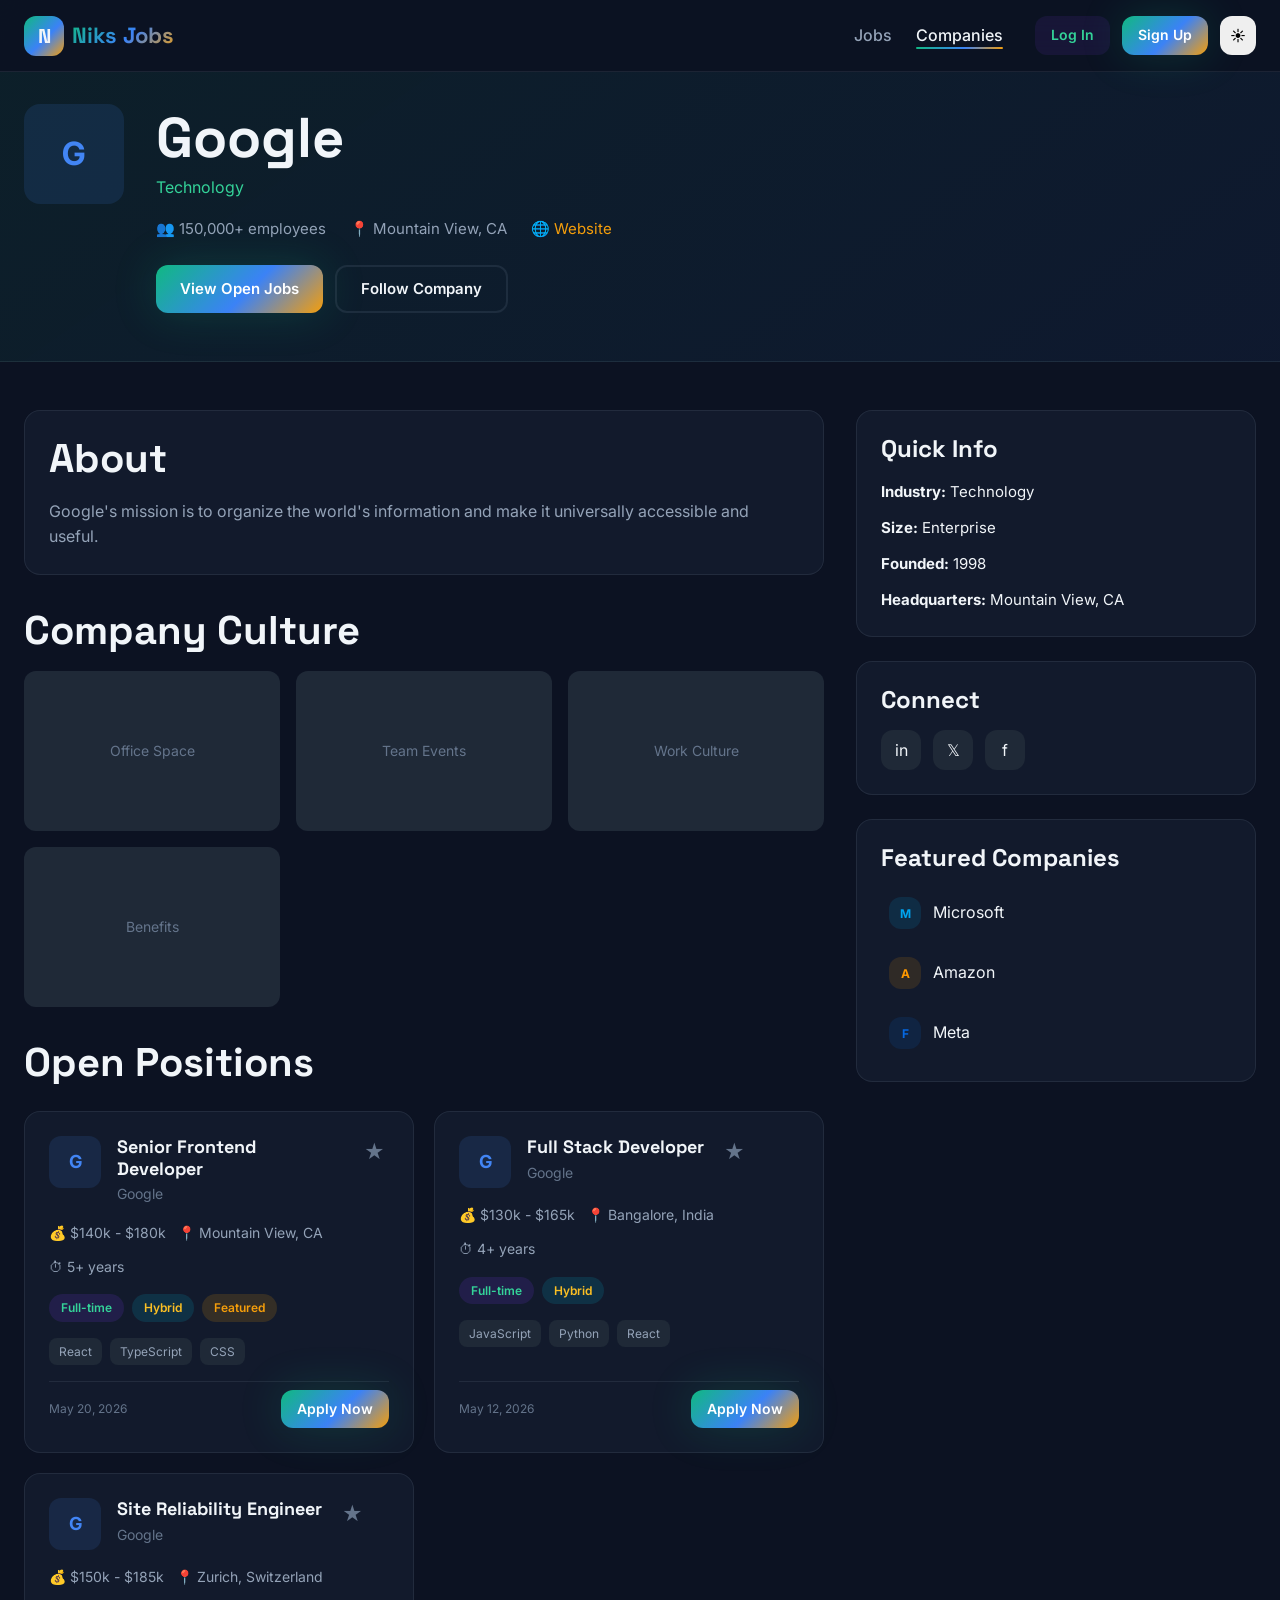
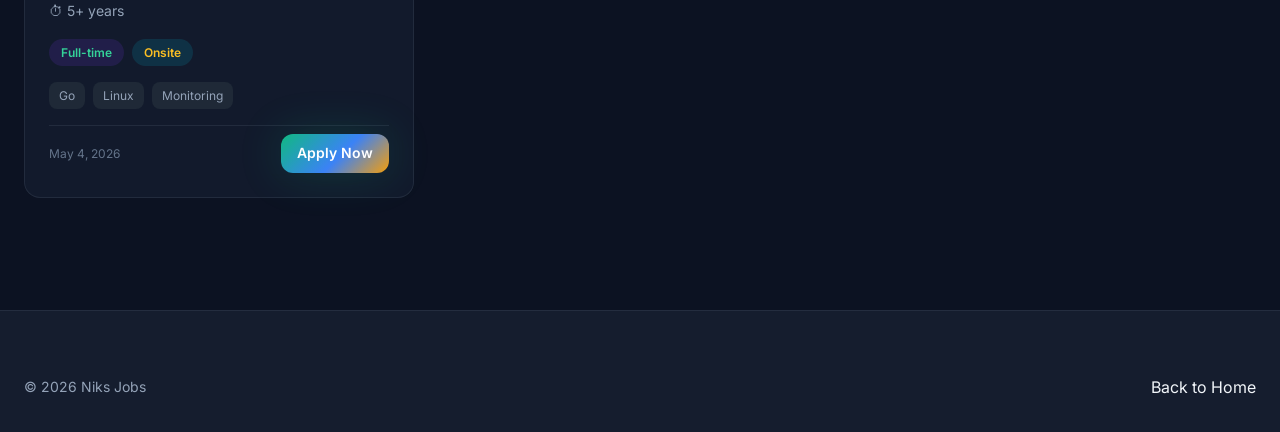
==== company.html @ 1e092dec "First commit" ====
<!DOCTYPE html>
<html lang="en" data-theme="dark">
<head>
  <meta charset="UTF-8">
  <meta name="viewport" content="width=device-width, initial-scale=1.0">
  <title>Company Profile | Niks Jobs</title>
  <link href="https://fonts.googleapis.com/css2?family=Inter:wght@400;500;600;700&family=Space+Grotesk:wght@500;600;700&display=swap" rel="stylesheet">
  <link rel="stylesheet" href="css/variables.css">
  <link rel="stylesheet" href="css/base.css">
  <link rel="stylesheet" href="css/animations.css">
  <link rel="stylesheet" href="css/components.css">
  <link rel="stylesheet" href="css/layout.css">
  <link rel="stylesheet" href="css/pages.css">
  <link rel="stylesheet" href="css/responsive.css">
</head>
<body data-page="company">
  <header class="header">
    <div class="header-inner">
      <a href="index.html" class="logo"><div class="logo-icon">N</div><span>Niks Jobs</span></a>
      <nav class="nav">
        <ul class="nav-links">
          <li><a href="jobs.html">Jobs</a></li>
          <li><a href="company.html" class="active">Companies</a></li>
        </ul>
        <div class="nav-actions">
          <button class="btn btn-icon theme-toggle" aria-label="Toggle theme">☀️</button>
        </div>
      </nav>
      <button class="menu-toggle" aria-label="Open menu">☰</button>
    </div>
  </header>

  <section class="company-hero">
    <div class="container company-hero-content reveal">
      <div class="avatar company-logo-large" id="company-logo">G</div>
      <div>
        <h1 id="company-name">Google</h1>
        <p id="company-industry" style="color:var(--primary-light);margin:0.25rem 0">Technology</p>
        <div style="display:flex;gap:1.5rem;flex-wrap:wrap;margin-top:1rem;font-size:0.9375rem;color:var(--text-secondary)">
          <span>👥 <span id="company-employees">150,000+</span> employees</span>
          <span>📍 <span id="company-location">Mountain View, CA</span></span>
          <span>🌐 <a href="#" style="color:var(--accent)">Website</a></span>
        </div>
        <div style="margin-top:1.5rem;display:flex;gap:0.75rem">
          <a href="jobs.html" class="btn btn-primary">View Open Jobs</a>
          <button class="btn btn-outline">Follow Company</button>
        </div>
      </div>
    </div>
  </section>

  <main class="container" style="padding:3rem 1.5rem">
    <div style="display:grid;grid-template-columns:2fr 1fr;gap:2rem">
      <div>
        <section class="card reveal" style="margin-bottom:2rem">
          <h2 style="margin-bottom:1rem">About</h2>
          <p id="company-about"></p>
        </section>

        <section class="reveal" style="margin-bottom:2rem">
          <h2 style="margin-bottom:1rem">Company Culture</h2>
          <div class="company-gallery">
            <div class="gallery-item">Office Space</div>
            <div class="gallery-item">Team Events</div>
            <div class="gallery-item">Work Culture</div>
            <div class="gallery-item">Benefits</div>
          </div>
        </section>

        <section class="reveal">
          <h2 style="margin-bottom:1.5rem">Open Positions</h2>
          <div class="jobs-grid grid-view" id="company-jobs"></div>
        </section>
      </div>

      <aside>
        <div class="card reveal" style="margin-bottom:1.5rem">
          <h3 style="margin-bottom:1rem">Quick Info</h3>
          <ul style="display:flex;flex-direction:column;gap:0.75rem;font-size:0.9375rem">
            <li><strong>Industry:</strong> <span id="company-industry-side">Technology</span></li>
            <li><strong>Size:</strong> <span id="company-size">Enterprise</span></li>
            <li><strong>Founded:</strong> 1998</li>
            <li><strong>Headquarters:</strong> Mountain View, CA</li>
          </ul>
        </div>
        <div class="card reveal">
          <h3 style="margin-bottom:1rem">Connect</h3>
          <div class="footer-social">
            <a href="#">in</a>
            <a href="#">𝕏</a>
            <a href="#">f</a>
          </div>
        </div>
        <div class="card reveal" style="margin-top:1.5rem">
          <h3 style="margin-bottom:1rem">Featured Companies</h3>
          <div style="display:flex;flex-direction:column;gap:0.75rem">
            <a href="company.html?id=c2" style="display:flex;align-items:center;gap:0.75rem;padding:0.5rem;border-radius:var(--radius-sm);transition:background 0.2s" onmouseover="this.style.background='var(--bg-tertiary)'" onmouseout="this.style.background='transparent'">
              <div class="avatar avatar-sm" style="background:#00A4EF20;color:#00A4EF">M</div> Microsoft
            </a>
            <a href="company.html?id=c3" style="display:flex;align-items:center;gap:0.75rem;padding:0.5rem" onmouseover="this.style.background='var(--bg-tertiary)'" onmouseout="this.style.background='transparent'">
              <div class="avatar avatar-sm" style="background:#FF990020;color:#FF9900">A</div> Amazon
            </a>
            <a href="company.html?id=c4" style="display:flex;align-items:center;gap:0.75rem;padding:0.5rem" onmouseover="this.style.background='var(--bg-tertiary)'" onmouseout="this.style.background='transparent'">
              <div class="avatar avatar-sm" style="background:#0668E120;color:#0668E1">F</div> Meta
            </a>
          </div>
        </div>
      </aside>
    </div>
  </main>

  <footer class="footer">
    <div class="container">
      <div class="footer-bottom" style="border:none;padding:0">
        <p>&copy; 2026 Niks Jobs</p>
        <a href="index.html">Back to Home</a>
      </div>
    </div>
  </footer>

  <script src="js/data.js"></script>
  <script src="js/storage.js"></script>
  <script src="js/utils.js"></script>
  <script src="js/theme.js"></script>
  <script src="js/notifications.js"></script>
  <script src="js/jobs.js"></script>
  <script src="js/auth.js"></script>
  <script src="js/app.js"></script>
</body>
</html>
---- css/variables.css ----
:root {
  --bg-primary: #0C1222;
  --bg-secondary: #151D2E;
  --bg-tertiary: #1F2937;
  --bg-card: rgba(21, 29, 46, 0.85);
  --bg-glass: rgba(12, 18, 34, 0.88);
  --primary: #10B981;
  --primary-light: #34D399;
  --primary-dark: #059669;
  --accent: #F59E0B;
  --accent-light: #FBBF24;
  --accent-secondary: #3B82F6;
  --text-primary: #F1F5F9;
  --text-secondary: #94A3B8;
  --text-muted: #64748B;
  --border: rgba(148, 163, 184, 0.12);
  --border-hover: rgba(16, 185, 129, 0.45);
  --success: #10B981;
  --warning: #F59E0B;
  --danger: #F43F5E;
  --gradient-primary: linear-gradient(135deg, #10B981 0%, #3B82F6 55%, #F59E0B 100%);
  --gradient-hero: linear-gradient(145deg, #0C1222 0%, #0F172A 40%, #134E4A 100%);
  --gradient-card: linear-gradient(145deg, rgba(16, 185, 129, 0.08), rgba(59, 130, 246, 0.06));
  --shadow-sm: 0 2px 10px rgba(0, 0, 0, 0.25);
  --shadow-md: 0 10px 30px rgba(0, 0, 0, 0.35);
  --shadow-lg: 0 20px 50px rgba(0, 0, 0, 0.45);
  --shadow-glow: 0 0 45px rgba(16, 185, 129, 0.2);
  --radius-sm: 8px;
  --radius-md: 12px;
  --radius-lg: 16px;
  --radius-xl: 24px;
  --radius-full: 9999px;
  --font-sans: 'Inter', -apple-system, BlinkMacSystemFont, 'Segoe UI', sans-serif;
  --font-display: 'Space Grotesk', var(--font-sans);
  --transition-fast: 0.15s ease;
  --transition-base: 0.3s ease;
  --transition-slow: 0.5s ease;
  --header-height: 72px;
  --sidebar-width: 260px;
  --z-dropdown: 100;
  --z-modal: 200;
  --z-toast: 300;
}

[data-theme="light"] {
  --bg-primary: #F4F7FB;
  --bg-secondary: #FFFFFF;
  --bg-tertiary: #E8EDF5;
  --bg-card: rgba(255, 255, 255, 0.92);
  --bg-glass: rgba(255, 255, 255, 0.94);
  --text-primary: #0F172A;
  --text-secondary: #475569;
  --text-muted: #94A3B8;
  --border: rgba(15, 23, 42, 0.1);
  --border-hover: rgba(16, 185, 129, 0.35);
  --gradient-hero: linear-gradient(145deg, #F4F7FB 0%, #ECFDF5 50%, #EFF6FF 100%);
  --gradient-card: linear-gradient(145deg, rgba(16, 185, 129, 0.06), rgba(59, 130, 246, 0.04));
  --shadow-sm: 0 2px 10px rgba(15, 23, 42, 0.06);
  --shadow-md: 0 10px 30px rgba(15, 23, 42, 0.08);
  --shadow-lg: 0 20px 50px rgba(15, 23, 42, 0.1);
  --shadow-glow: 0 0 40px rgba(16, 185, 129, 0.12);
}
---- css/base.css ----
*, *::before, *::after {
  box-sizing: border-box;
  margin: 0;
  padding: 0;
}

html {
  scroll-behavior: smooth;
  font-size: 16px;
}

body {
  font-family: var(--font-sans);
  background: var(--bg-primary);
  color: var(--text-primary);
  line-height: 1.6;
  overflow-x: hidden;
  transition: background var(--transition-base), color var(--transition-base);
}

img {
  max-width: 100%;
  height: auto;
  display: block;
}

a {
  color: inherit;
  text-decoration: none;
}

button, input, select, textarea {
  font-family: inherit;
  font-size: inherit;
}

ul, ol {
  list-style: none;
}

h1, h2, h3, h4, h5, h6 {
  font-family: var(--font-display);
  font-weight: 700;
  line-height: 1.2;
}

h1 { font-size: clamp(2rem, 5vw, 3.5rem); }
h2 { font-size: clamp(1.75rem, 4vw, 2.5rem); }
h3 { font-size: clamp(1.25rem, 3vw, 1.5rem); }

p { color: var(--text-secondary); }

.container {
  width: 100%;
  max-width: 1280px;
  margin: 0 auto;
  padding: 0 1.5rem;
}

.section {
  padding: 5rem 0;
}

.section-header {
  text-align: center;
  margin-bottom: 3rem;
}

.section-header h2 {
  margin-bottom: 0.75rem;
}

.section-header p {
  max-width: 600px;
  margin: 0 auto;
}

.sr-only {
  position: absolute;
  width: 1px;
  height: 1px;
  padding: 0;
  margin: -1px;
  overflow: hidden;
  clip: rect(0, 0, 0, 0);
  border: 0;
}

.skip-link {
  position: absolute;
  top: -100%;
  left: 1rem;
  z-index: 1000;
  padding: 0.5rem 1rem;
  background: var(--primary);
  color: white;
  border-radius: var(--radius-sm);
}

.skip-link:focus {
  top: 1rem;
}
---- css/animations.css ----
@keyframes float {
  0%, 100% { transform: translateY(0) rotate(0deg); }
  50% { transform: translateY(-20px) rotate(3deg); }
}

@keyframes pulse-glow {
  0%, 100% { opacity: 0.5; transform: scale(1); }
  50% { opacity: 0.8; transform: scale(1.05); }
}

@keyframes gradient-shift {
  0% { background-position: 0% 50%; }
  50% { background-position: 100% 50%; }
  100% { background-position: 0% 50%; }
}

@keyframes fadeInUp {
  from { opacity: 0; transform: translateY(30px); }
  to { opacity: 1; transform: translateY(0); }
}

@keyframes fadeIn {
  from { opacity: 0; }
  to { opacity: 1; }
}

@keyframes slideInRight {
  from { opacity: 0; transform: translateX(20px); }
  to { opacity: 1; transform: translateX(0); }
}

@keyframes shimmer {
  0% { background-position: -200% 0; }
  100% { background-position: 200% 0; }
}

@keyframes ripple {
  to { transform: scale(4); opacity: 0; }
}

@keyframes spin {
  to { transform: rotate(360deg); }
}

@keyframes bounce-in {
  0% { transform: scale(0.3); opacity: 0; }
  50% { transform: scale(1.05); }
  70% { transform: scale(0.9); }
  100% { transform: scale(1); opacity: 1; }
}

.reveal {
  opacity: 0;
  transform: translateY(40px);
  transition: opacity 0.6s ease, transform 0.6s ease;
}

.reveal.visible {
  opacity: 1;
  transform: translateY(0);
}

.skeleton {
  background: linear-gradient(90deg, var(--bg-tertiary) 25%, var(--bg-secondary) 50%, var(--bg-tertiary) 75%);
  background-size: 200% 100%;
  animation: shimmer 1.5s infinite;
  border-radius: var(--radius-md);
}

.loading-spinner {
  width: 40px;
  height: 40px;
  border: 3px solid var(--border);
  border-top-color: var(--primary);
  border-radius: 50%;
  animation: spin 0.8s linear infinite;
}
---- css/components.css ----
/* Buttons */
.btn {
  display: inline-flex;
  align-items: center;
  justify-content: center;
  gap: 0.5rem;
  padding: 0.75rem 1.5rem;
  font-weight: 600;
  font-size: 0.9375rem;
  border-radius: var(--radius-md);
  border: none;
  cursor: pointer;
  transition: all var(--transition-base);
  position: relative;
  overflow: hidden;
  white-space: nowrap;
}

.btn-primary {
  background: var(--gradient-primary);
  color: white;
  box-shadow: var(--shadow-glow);
}

.btn-primary:hover {
  transform: translateY(-2px);
  box-shadow: 0 0 50px rgba(124, 58, 237, 0.4);
}

.btn-outline {
  background: transparent;
  border: 2px solid var(--border);
  color: var(--text-primary);
}

.btn-outline:hover {
  border-color: var(--primary);
  color: var(--primary-light);
}

.btn-ghost {
  background: rgba(124, 58, 237, 0.1);
  color: var(--primary-light);
}

.btn-ghost:hover {
  background: rgba(124, 58, 237, 0.2);
}

.btn-sm { padding: 0.5rem 1rem; font-size: 0.875rem; }
.btn-lg { padding: 1rem 2rem; font-size: 1rem; }
.btn-icon { padding: 0.625rem; border-radius: var(--radius-md); }

.btn .ripple {
  position: absolute;
  border-radius: 50%;
  background: rgba(255, 255, 255, 0.4);
  transform: scale(0);
  animation: ripple 0.6s ease-out;
  pointer-events: none;
}

/* Cards */
.card {
  background: var(--bg-card);
  backdrop-filter: blur(12px);
  border: 1px solid var(--border);
  border-radius: var(--radius-lg);
  padding: 1.5rem;
  transition: all var(--transition-base);
}

.card:hover {
  border-color: var(--border-hover);
  transform: translateY(-4px);
  box-shadow: var(--shadow-md);
}

.card-glass {
  background: var(--bg-glass);
  backdrop-filter: blur(20px);
  border: 1px solid var(--border);
}

/* Badges */
.badge {
  display: inline-flex;
  align-items: center;
  padding: 0.25rem 0.75rem;
  font-size: 0.75rem;
  font-weight: 600;
  border-radius: var(--radius-full);
  background: rgba(124, 58, 237, 0.15);
  color: var(--primary-light);
}

.badge-accent { background: rgba(6, 182, 212, 0.15); color: var(--accent-light); }
.badge-success { background: rgba(16, 185, 129, 0.15); color: var(--success); }
.badge-warning { background: rgba(245, 158, 11, 0.15); color: var(--warning); }

/* Forms */
.form-group {
  margin-bottom: 1.25rem;
  position: relative;
}

.form-group label {
  display: block;
  margin-bottom: 0.5rem;
  font-size: 0.875rem;
  font-weight: 500;
  color: var(--text-secondary);
}

.form-group.floating label {
  position: absolute;
  left: 1rem;
  top: 50%;
  transform: translateY(-50%);
  margin: 0;
  transition: all var(--transition-base);
  pointer-events: none;
  color: var(--text-muted);
}

.form-group.floating input:focus + label,
.form-group.floating input:not(:placeholder-shown) + label,
.form-group.floating.has-value label {
  top: 0.5rem;
  transform: translateY(0);
  font-size: 0.75rem;
  color: var(--primary-light);
}

.form-control {
  width: 100%;
  padding: 0.875rem 1rem;
  background: var(--bg-secondary);
  border: 1px solid var(--border);
  border-radius: var(--radius-md);
  color: var(--text-primary);
  transition: all var(--transition-base);
}

.form-control:focus {
  outline: none;
  border-color: var(--primary);
  box-shadow: 0 0 0 3px rgba(124, 58, 237, 0.2);
}

.form-control::placeholder { color: var(--text-muted); }

.form-group.floating input {
  padding-top: 1.5rem;
  padding-bottom: 0.5rem;
}

.form-error {
  color: var(--danger);
  font-size: 0.75rem;
  margin-top: 0.25rem;
}

/* Tags */
.tag {
  display: inline-block;
  padding: 0.25rem 0.625rem;
  font-size: 0.75rem;
  background: var(--bg-tertiary);
  border-radius: var(--radius-sm);
  color: var(--text-secondary);
}

/* Avatar */
.avatar {
  width: 48px;
  height: 48px;
  border-radius: var(--radius-md);
  object-fit: cover;
  background: var(--gradient-primary);
  display: flex;
  align-items: center;
  justify-content: center;
  font-weight: 700;
  color: white;
  flex-shrink: 0;
}

.avatar-lg { width: 80px; height: 80px; font-size: 1.5rem; }
.avatar-sm { width: 32px; height: 32px; font-size: 0.75rem; }

/* Progress */
.progress-bar {
  height: 6px;
  background: var(--bg-tertiary);
  border-radius: var(--radius-full);
  overflow: hidden;
}

.progress-bar-fill {
  height: 100%;
  background: var(--gradient-primary);
  border-radius: var(--radius-full);
  transition: width var(--transition-slow);
}

/* Toggle */
.toggle {
  position: relative;
  width: 52px;
  height: 28px;
  background: var(--bg-tertiary);
  border-radius: var(--radius-full);
  cursor: pointer;
  transition: background var(--transition-base);
  border: none;
}

.toggle::after {
  content: '';
  position: absolute;
  top: 3px;
  left: 3px;
  width: 22px;
  height: 22px;
  background: white;
  border-radius: 50%;
  transition: transform var(--transition-base);
}

.toggle.active {
  background: var(--primary);
}

.toggle.active::after {
  transform: translateX(24px);
}

/* Modal */
.modal-overlay {
  position: fixed;
  inset: 0;
  background: rgba(0, 0, 0, 0.6);
  backdrop-filter: blur(4px);
  z-index: var(--z-modal);
  display: flex;
  align-items: center;
  justify-content: center;
  padding: 1rem;
  opacity: 0;
  visibility: hidden;
  transition: all var(--transition-base);
}

.modal-overlay.active {
  opacity: 1;
  visibility: visible;
}

.modal {
  background: var(--bg-secondary);
  border: 1px solid var(--border);
  border-radius: var(--radius-xl);
  padding: 2rem;
  max-width: 500px;
  width: 100%;
  max-height: 90vh;
  overflow-y: auto;
  transform: scale(0.9);
  transition: transform var(--transition-base);
}

.modal-overlay.active .modal {
  transform: scale(1);
}

/* Toast */
.toast-container {
  position: fixed;
  bottom: 1.5rem;
  right: 1.5rem;
  z-index: var(--z-toast);
  display: flex;
  flex-direction: column;
  gap: 0.75rem;
}

.toast {
  padding: 1rem 1.5rem;
  background: var(--bg-secondary);
  border: 1px solid var(--border);
  border-radius: var(--radius-md);
  box-shadow: var(--shadow-lg);
  animation: slideInRight 0.3s ease;
  display: flex;
  align-items: center;
  gap: 0.75rem;
}

/* Tabs */
.tabs {
  display: flex;
  gap: 0.5rem;
  border-bottom: 1px solid var(--border);
  margin-bottom: 1.5rem;
  overflow-x: auto;
}

.tab-btn {
  padding: 0.75rem 1.25rem;
  background: none;
  border: none;
  color: var(--text-secondary);
  font-weight: 500;
  cursor: pointer;
  border-bottom: 2px solid transparent;
  margin-bottom: -1px;
  transition: all var(--transition-base);
  white-space: nowrap;
}

.tab-btn:hover,
.tab-btn.active {
  color: var(--primary-light);
  border-bottom-color: var(--primary);
}

/* Empty state */
.empty-state {
  text-align: center;
  padding: 3rem;
  color: var(--text-muted);
}

.empty-state svg {
  width: 64px;
  height: 64px;
  margin: 0 auto 1rem;
  opacity: 0.5;
}

/* Reading progress */
.reading-progress {
  position: fixed;
  top: 0;
  left: 0;
  height: 3px;
  background: var(--gradient-primary);
  z-index: 1000;
  width: 0%;
  transition: width 0.1s linear;
}

/* Sticky CTA */
.sticky-apply {
  position: fixed;
  bottom: 0;
  left: 0;
  right: 0;
  padding: 1rem 1.5rem;
  background: var(--bg-glass);
  backdrop-filter: blur(20px);
  border-top: 1px solid var(--border);
  display: none;
  z-index: 90;
  gap: 1rem;
  align-items: center;
  justify-content: space-between;
}

.sticky-apply.visible {
  display: flex;
}

/* Chat & AI popups */
.floating-widgets {
  position: fixed;
  bottom: 1.5rem;
  right: 1.5rem;
  z-index: 80;
  display: flex;
  flex-direction: column;
  gap: 0.75rem;
  align-items: flex-end;
}

.widget-btn {
  width: 56px;
  height: 56px;
  border-radius: 50%;
  border: none;
  cursor: pointer;
  display: flex;
  align-items: center;
  justify-content: center;
  font-size: 1.5rem;
  box-shadow: var(--shadow-lg);
  transition: transform var(--transition-base);
}

.widget-btn:hover { transform: scale(1.1); }

.widget-btn.chat { background: var(--primary); color: white; }
.widget-btn.ai { background: var(--accent); color: white; }

.widget-panel {
  position: absolute;
  bottom: 70px;
  right: 0;
  width: 360px;
  max-height: 480px;
  background: var(--bg-secondary);
  border: 1px solid var(--border);
  border-radius: var(--radius-xl);
  box-shadow: var(--shadow-lg);
  display: none;
  flex-direction: column;
  overflow: hidden;
}

.widget-panel.active {
  display: flex;
  animation: bounce-in 0.3s ease;
}

.widget-header {
  padding: 1rem 1.25rem;
  background: var(--gradient-primary);
  color: white;
  font-weight: 600;
  display: flex;
  justify-content: space-between;
  align-items: center;
}

.widget-body {
  flex: 1;
  overflow-y: auto;
  padding: 1rem;
}

.widget-footer {
  padding: 0.75rem;
  border-top: 1px solid var(--border);
  display: flex;
  gap: 0.5rem;
}

.widget-footer input {
  flex: 1;
  padding: 0.625rem 1rem;
  border: 1px solid var(--border);
  border-radius: var(--radius-full);
  background: var(--bg-primary);
  color: var(--text-primary);
}

/* Timeline */
.timeline {
  position: relative;
  padding-left: 2rem;
}

.timeline::before {
  content: '';
  position: absolute;
  left: 7px;
  top: 0;
  bottom: 0;
  width: 2px;
  background: var(--border);
}

.timeline-item {
  position: relative;
  padding-bottom: 1.5rem;
}

.timeline-item::before {
  content: '';
  position: absolute;
  left: -2rem;
  top: 4px;
  width: 16px;
  height: 16px;
  border-radius: 50%;
  background: var(--bg-tertiary);
  border: 2px solid var(--border);
}

.timeline-item.completed::before {
  background: var(--success);
  border-color: var(--success);
}

.timeline-item.active::before {
  background: var(--primary);
  border-color: var(--primary);
  box-shadow: 0 0 0 4px rgba(124, 58, 237, 0.3);
}

/* Upload zone */
.upload-zone {
  border: 2px dashed var(--border);
  border-radius: var(--radius-lg);
  padding: 2rem;
  text-align: center;
  cursor: pointer;
  transition: all var(--transition-base);
}

.upload-zone:hover,
.upload-zone.dragover {
  border-color: var(--primary);
  background: rgba(124, 58, 237, 0.05);
}

.upload-zone input { display: none; }

/* Pagination */
.pagination {
  display: flex;
  align-items: center;
  justify-content: center;
  gap: 0.5rem;
  margin-top: 2rem;
}

.pagination button {
  min-width: 40px;
  height: 40px;
  border: 1px solid var(--border);
  background: var(--bg-secondary);
  color: var(--text-primary);
  border-radius: var(--radius-md);
  cursor: pointer;
  transition: all var(--transition-base);
}

.pagination button:hover,
.pagination button.active {
  background: var(--primary);
  border-color: var(--primary);
  color: white;
}

.pagination button:disabled {
  opacity: 0.4;
  cursor: not-allowed;
}
---- css/layout.css ----
/* Header */
.header {
  position: fixed;
  top: 0;
  left: 0;
  right: 0;
  height: var(--header-height);
  background: var(--bg-glass);
  backdrop-filter: blur(20px);
  border-bottom: 1px solid var(--border);
  z-index: 100;
  transition: all var(--transition-base);
}

.header.scrolled {
  box-shadow: var(--shadow-md);
}

.header-inner {
  display: flex;
  align-items: center;
  justify-content: space-between;
  height: 100%;
  max-width: 1280px;
  margin: 0 auto;
  padding: 0 1.5rem;
}

.logo {
  display: flex;
  align-items: center;
  gap: 0.5rem;
  font-family: var(--font-display);
  font-weight: 700;
  font-size: 1.375rem;
}

.logo-icon {
  width: 40px;
  height: 40px;
  background: var(--gradient-primary);
  border-radius: var(--radius-md);
  display: flex;
  align-items: center;
  justify-content: center;
  font-size: 1.25rem;
}

.logo span {
  background: var(--gradient-primary);
  -webkit-background-clip: text;
  -webkit-text-fill-color: transparent;
  background-clip: text;
}

.nav {
  display: flex;
  align-items: center;
  gap: 2rem;
}

.nav-links {
  display: flex;
  gap: 1.5rem;
}

.nav-links a {
  font-weight: 500;
  color: var(--text-secondary);
  transition: color var(--transition-fast);
  position: relative;
}

.nav-links a:hover,
.nav-links a.active {
  color: var(--text-primary);
}

.nav-links a.active::after {
  content: '';
  position: absolute;
  bottom: -4px;
  left: 0;
  right: 0;
  height: 2px;
  background: var(--gradient-primary);
  border-radius: var(--radius-full);
}

.nav-actions {
  display: flex;
  align-items: center;
  gap: 0.75rem;
}

/* Notifications */
.notif-wrapper {
  position: relative;
}

.notif-btn {
  position: relative;
  background: none;
  border: none;
  color: var(--text-secondary);
  cursor: pointer;
  padding: 0.5rem;
  font-size: 1.25rem;
  transition: color var(--transition-fast);
}

.notif-btn:hover { color: var(--text-primary); }

.notif-badge {
  position: absolute;
  top: 2px;
  right: 2px;
  min-width: 18px;
  height: 18px;
  padding: 0 4px;
  background: var(--danger);
  color: white;
  font-size: 0.625rem;
  font-weight: 700;
  border-radius: var(--radius-full);
  display: flex;
  align-items: center;
  justify-content: center;
  animation: bounce-in 0.3s ease;
}

.notif-dropdown {
  position: absolute;
  top: calc(100% + 0.75rem);
  right: 0;
  width: 380px;
  max-height: 480px;
  background: var(--bg-secondary);
  border: 1px solid var(--border);
  border-radius: var(--radius-lg);
  box-shadow: var(--shadow-lg);
  opacity: 0;
  visibility: hidden;
  transform: translateY(-10px);
  transition: all var(--transition-base);
  z-index: var(--z-dropdown);
  overflow: hidden;
}

.notif-dropdown.active {
  opacity: 1;
  visibility: visible;
  transform: translateY(0);
}

.notif-header {
  padding: 1rem 1.25rem;
  border-bottom: 1px solid var(--border);
  display: flex;
  justify-content: space-between;
  align-items: center;
  font-weight: 600;
}

.notif-list {
  max-height: 360px;
  overflow-y: auto;
}

.notif-item {
  display: flex;
  gap: 0.75rem;
  padding: 1rem 1.25rem;
  border-bottom: 1px solid var(--border);
  transition: background var(--transition-fast);
  cursor: pointer;
}

.notif-item:hover { background: rgba(124, 58, 237, 0.05); }
.notif-item.unread { background: rgba(124, 58, 237, 0.08); }

.notif-icon {
  width: 40px;
  height: 40px;
  border-radius: var(--radius-md);
  display: flex;
  align-items: center;
  justify-content: center;
  flex-shrink: 0;
  font-size: 1rem;
}

.notif-icon.alert { background: rgba(245, 158, 11, 0.15); }
.notif-icon.application { background: rgba(16, 185, 129, 0.15); }
.notif-icon.interview { background: rgba(124, 58, 237, 0.15); }
.notif-icon.message { background: rgba(6, 182, 212, 0.15); }

.notif-content { flex: 1; min-width: 0; }
.notif-content p { font-size: 0.875rem; color: var(--text-primary); margin-bottom: 0.25rem; }
.notif-time { font-size: 0.75rem; color: var(--text-muted); }

/* Mobile menu */
.menu-toggle {
  display: none;
  background: none;
  border: none;
  color: var(--text-primary);
  font-size: 1.5rem;
  cursor: pointer;
  padding: 0.5rem;
}

.mobile-nav {
  display: none;
  position: fixed;
  top: var(--header-height);
  left: 0;
  right: 0;
  bottom: 0;
  background: var(--bg-primary);
  padding: 2rem;
  z-index: 99;
  flex-direction: column;
  gap: 1rem;
  transform: translateX(100%);
  transition: transform var(--transition-base);
}

.mobile-nav.active {
  transform: translateX(0);
}

.mobile-nav a {
  font-size: 1.25rem;
  font-weight: 500;
  padding: 0.75rem 0;
  border-bottom: 1px solid var(--border);
}

/* Footer */
.footer {
  background: var(--bg-secondary);
  border-top: 1px solid var(--border);
  padding: 4rem 0 2rem;
  margin-top: 4rem;
}

.footer-grid {
  display: grid;
  grid-template-columns: 2fr repeat(3, 1fr);
  gap: 3rem;
  margin-bottom: 3rem;
}

.footer-brand p {
  margin: 1rem 0 1.5rem;
  max-width: 300px;
}

.footer-social {
  display: flex;
  gap: 0.75rem;
}

.footer-social a {
  width: 40px;
  height: 40px;
  border-radius: var(--radius-md);
  background: var(--bg-tertiary);
  display: flex;
  align-items: center;
  justify-content: center;
  transition: all var(--transition-base);
}

.footer-social a:hover {
  background: var(--primary);
  transform: translateY(-2px);
}

.footer-col h4 {
  font-size: 0.875rem;
  text-transform: uppercase;
  letter-spacing: 0.05em;
  margin-bottom: 1rem;
  color: var(--text-primary);
}

.footer-col ul li { margin-bottom: 0.5rem; }
.footer-col a {
  color: var(--text-secondary);
  font-size: 0.9375rem;
  transition: color var(--transition-fast);
}
.footer-col a:hover { color: var(--primary-light); }

.footer-bottom {
  padding-top: 2rem;
  border-top: 1px solid var(--border);
  display: flex;
  justify-content: space-between;
  align-items: center;
  flex-wrap: wrap;
  gap: 1rem;
}

.footer-bottom p { font-size: 0.875rem; }

/* Dashboard layout */
.dashboard-layout {
  display: flex;
  min-height: 100vh;
  padding-top: var(--header-height);
}

.sidebar {
  width: var(--sidebar-width);
  background: var(--bg-secondary);
  border-right: 1px solid var(--border);
  padding: 1.5rem;
  position: fixed;
  top: var(--header-height);
  left: 0;
  bottom: 0;
  overflow-y: auto;
  z-index: 50;
}

.sidebar-nav {
  display: flex;
  flex-direction: column;
  gap: 0.25rem;
}

.sidebar-nav a {
  display: flex;
  align-items: center;
  gap: 0.75rem;
  padding: 0.75rem 1rem;
  border-radius: var(--radius-md);
  color: var(--text-secondary);
  font-weight: 500;
  transition: all var(--transition-base);
}

.sidebar-nav a:hover,
.sidebar-nav a.active {
  background: rgba(124, 58, 237, 0.15);
  color: var(--primary-light);
}

.sidebar-nav .icon { font-size: 1.25rem; width: 24px; text-align: center; }

.dashboard-main {
  flex: 1;
  margin-left: var(--sidebar-width);
  padding: 2rem;
  min-height: calc(100vh - var(--header-height));
}

.dashboard-header {
  margin-bottom: 2rem;
}

.dashboard-header h1 {
  font-size: 1.75rem;
  margin-bottom: 0.25rem;
}

.stats-grid {
  display: grid;
  grid-template-columns: repeat(auto-fit, minmax(200px, 1fr));
  gap: 1.5rem;
  margin-bottom: 2rem;
}

.stat-card {
  padding: 1.5rem;
}

.stat-card .stat-value {
  font-size: 2rem;
  font-weight: 700;
  font-family: var(--font-display);
  background: var(--gradient-primary);
  -webkit-background-clip: text;
  -webkit-text-fill-color: transparent;
  background-clip: text;
}

.stat-card .stat-label {
  font-size: 0.875rem;
  color: var(--text-muted);
  margin-top: 0.25rem;
}

.dashboard-grid {
  display: grid;
  grid-template-columns: repeat(auto-fit, minmax(300px, 1fr));
  gap: 1.5rem;
}

/* Jobs page layout */
.jobs-layout {
  display: grid;
  grid-template-columns: 280px 1fr;
  gap: 2rem;
  padding-top: calc(var(--header-height) + 2rem);
  padding-bottom: 4rem;
  min-height: 100vh;
}

.filters-sidebar {
  position: sticky;
  top: calc(var(--header-height) + 1rem);
  height: fit-content;
}

.filter-group {
  margin-bottom: 1.5rem;
}

.filter-group h4 {
  font-size: 0.875rem;
  margin-bottom: 0.75rem;
  color: var(--text-primary);
}

.filter-options label {
  display: flex;
  align-items: center;
  gap: 0.5rem;
  padding: 0.375rem 0;
  font-size: 0.875rem;
  color: var(--text-secondary);
  cursor: pointer;
}

.filter-options input { accent-color: var(--primary); }

.jobs-toolbar {
  display: flex;
  flex-wrap: wrap;
  gap: 1rem;
  align-items: center;
  justify-content: space-between;
  margin-bottom: 1.5rem;
}

.jobs-search-bar {
  flex: 1;
  min-width: 200px;
  display: flex;
  gap: 0.5rem;
}

.jobs-search-bar input {
  flex: 1;
  padding: 0.75rem 1rem;
  background: var(--bg-secondary);
  border: 1px solid var(--border);
  border-radius: var(--radius-md);
  color: var(--text-primary);
}

.jobs-view-toggle {
  display: flex;
  border: 1px solid var(--border);
  border-radius: var(--radius-md);
  overflow: hidden;
}

.jobs-view-toggle button {
  padding: 0.5rem 0.75rem;
  background: var(--bg-secondary);
  border: none;
  color: var(--text-secondary);
  cursor: pointer;
  transition: all var(--transition-fast);
}

.jobs-view-toggle button.active {
  background: var(--primary);
  color: white;
}

.jobs-grid {
  display: grid;
  gap: 1.25rem;
}

.jobs-grid.list-view {
  grid-template-columns: 1fr;
}

.jobs-grid.grid-view {
  grid-template-columns: repeat(auto-fill, minmax(340px, 1fr));
}

/* Job card */
.job-card {
  display: flex;
  flex-direction: column;
  gap: 1rem;
}

.job-card-header {
  display: flex;
  gap: 1rem;
  align-items: flex-start;
}

.job-card .company-logo {
  width: 52px;
  height: 52px;
  border-radius: var(--radius-md);
  background: var(--bg-tertiary);
  display: flex;
  align-items: center;
  justify-content: center;
  font-weight: 700;
  font-size: 1.125rem;
  flex-shrink: 0;
}

.job-card-title {
  font-size: 1.125rem;
  margin-bottom: 0.25rem;
}

.job-card-title a:hover { color: var(--primary-light); }

.job-card-company {
  font-size: 0.875rem;
  color: var(--text-muted);
}

.job-card-meta {
  display: flex;
  flex-wrap: wrap;
  gap: 0.75rem;
  font-size: 0.875rem;
  color: var(--text-secondary);
}

.job-card-meta span {
  display: flex;
  align-items: center;
  gap: 0.25rem;
}

.job-card-tags {
  display: flex;
  flex-wrap: wrap;
  gap: 0.5rem;
}

.job-card-footer {
  display: flex;
  justify-content: space-between;
  align-items: center;
  margin-top: auto;
  padding-top: 0.5rem;
  border-top: 1px solid var(--border);
}

.job-card-actions {
  display: flex;
  gap: 0.5rem;
}

.save-btn {
  background: none;
  border: none;
  color: var(--text-muted);
  cursor: pointer;
  font-size: 1.25rem;
  padding: 0.25rem;
  transition: all var(--transition-fast);
}

.save-btn:hover,
.save-btn.saved {
  color: var(--warning);
}

.save-btn.saved { animation: bounce-in 0.3s ease; }

/* Auth layout */
.auth-page {
  min-height: 100vh;
  display: grid;
  grid-template-columns: 1fr 1fr;
}

.auth-visual {
  background: var(--gradient-hero);
  background-size: 400% 400%;
  animation: gradient-shift 15s ease infinite;
  display: flex;
  flex-direction: column;
  align-items: center;
  justify-content: center;
  padding: 3rem;
  position: relative;
  overflow: hidden;
}

.auth-visual::before {
  content: '';
  position: absolute;
  width: 400px;
  height: 400px;
  background: radial-gradient(circle, rgba(124, 58, 237, 0.3) 0%, transparent 70%);
  top: 20%;
  left: 10%;
  animation: float 8s ease-in-out infinite;
}

.auth-visual h2 {
  position: relative;
  z-index: 1;
  text-align: center;
  margin-bottom: 1rem;
}

.auth-visual p {
  position: relative;
  z-index: 1;
  text-align: center;
  max-width: 400px;
}

.auth-form-container {
  display: flex;
  align-items: center;
  justify-content: center;
  padding: 2rem;
}

.auth-form-wrapper {
  width: 100%;
  max-width: 420px;
}

.auth-form-wrapper .logo {
  margin-bottom: 2rem;
  justify-content: center;
}

.auth-form-wrapper h1 {
  font-size: 1.75rem;
  margin-bottom: 0.5rem;
}

.auth-form-wrapper > p {
  margin-bottom: 2rem;
}

.auth-divider {
  display: flex;
  align-items: center;
  gap: 1rem;
  margin: 1.5rem 0;
  color: var(--text-muted);
  font-size: 0.875rem;
}

.auth-divider::before,
.auth-divider::after {
  content: '';
  flex: 1;
  height: 1px;
  background: var(--border);
}

.social-auth {
  display: flex;
  gap: 0.75rem;
}

.social-auth button {
  flex: 1;
  padding: 0.75rem;
  border: 1px solid var(--border);
  background: var(--bg-secondary);
  border-radius: var(--radius-md);
  cursor: pointer;
  transition: all var(--transition-base);
  color: var(--text-primary);
}

.social-auth button:hover {
  border-color: var(--primary);
}

.auth-footer {
  text-align: center;
  margin-top: 1.5rem;
  font-size: 0.875rem;
  color: var(--text-secondary);
}

.auth-footer a {
  color: var(--primary-light);
  font-weight: 600;
}
---- css/pages.css ----
/* Hero */
.hero {
  min-height: 100vh;
  display: flex;
  align-items: center;
  padding-top: var(--header-height);
  position: relative;
  overflow: hidden;
}

.hero-bg {
  position: absolute;
  inset: 0;
  background: var(--gradient-hero);
  background-size: 400% 400%;
  animation: gradient-shift 20s ease infinite;
}

.hero-orb {
  position: absolute;
  border-radius: 50%;
  filter: blur(80px);
  opacity: 0.4;
  animation: float 10s ease-in-out infinite;
}

.hero-orb-1 {
  width: 500px;
  height: 500px;
  background: var(--primary);
  top: -10%;
  right: -5%;
}

.hero-orb-2 {
  width: 400px;
  height: 400px;
  background: var(--accent);
  bottom: 10%;
  left: -10%;
  animation-delay: -3s;
}

.hero-grid-pattern {
  position: absolute;
  inset: 0;
  background-image: linear-gradient(rgba(124, 58, 237, 0.03) 1px, transparent 1px),
    linear-gradient(90deg, rgba(124, 58, 237, 0.03) 1px, transparent 1px);
  background-size: 60px 60px;
}

.hero-content {
  position: relative;
  z-index: 2;
  display: grid;
  grid-template-columns: 1fr 1fr;
  gap: 4rem;
  align-items: center;
}

.hero-text h1 {
  margin-bottom: 1.5rem;
}

.hero-text h1 .highlight {
  background: var(--gradient-primary);
  -webkit-background-clip: text;
  -webkit-text-fill-color: transparent;
  background-clip: text;
}

.hero-text > p {
  font-size: 1.125rem;
  margin-bottom: 2rem;
  max-width: 520px;
}

.hero-cta {
  display: flex;
  gap: 1rem;
  flex-wrap: wrap;
  margin-bottom: 2.5rem;
}

.hero-stats-inline {
  display: flex;
  gap: 2rem;
}

.hero-stats-inline .stat strong {
  display: block;
  font-size: 1.5rem;
  font-family: var(--font-display);
  color: var(--text-primary);
}

.hero-stats-inline .stat span {
  font-size: 0.875rem;
  color: var(--text-muted);
}

.hero-visual {
  position: relative;
}

.hero-illustration {
  width: 100%;
  max-width: 500px;
  margin: 0 auto;
  aspect-ratio: 1;
  background: var(--gradient-card);
  border: 1px solid var(--border);
  border-radius: var(--radius-xl);
  display: flex;
  align-items: center;
  justify-content: center;
  position: relative;
  overflow: hidden;
}

.hero-float-card {
  position: absolute;
  background: var(--bg-glass);
  backdrop-filter: blur(12px);
  border: 1px solid var(--border);
  border-radius: var(--radius-md);
  padding: 0.75rem 1rem;
  font-size: 0.875rem;
  animation: float 6s ease-in-out infinite;
  box-shadow: var(--shadow-md);
}

.hero-float-card:nth-child(1) { top: 15%; left: -5%; animation-delay: 0s; }
.hero-float-card:nth-child(2) { top: 50%; right: -10%; animation-delay: -2s; }
.hero-float-card:nth-child(3) { bottom: 20%; left: 5%; animation-delay: -4s; }

/* Search bar */
.search-hero {
  background: var(--bg-glass);
  backdrop-filter: blur(20px);
  border: 1px solid var(--border);
  border-radius: var(--radius-xl);
  padding: 0.5rem;
  display: flex;
  flex-wrap: wrap;
  gap: 0.5rem;
  margin-top: 2rem;
  box-shadow: var(--shadow-lg);
}

.search-hero .search-field {
  flex: 1;
  min-width: 180px;
  display: flex;
  align-items: center;
  gap: 0.5rem;
  padding: 0.75rem 1rem;
  border-right: 1px solid var(--border);
}

.search-hero .search-field:last-of-type { border-right: none; }

.search-hero input,
.search-hero select {
  flex: 1;
  background: transparent;
  border: none;
  color: var(--text-primary);
  outline: none;
  min-width: 0;
}

.search-hero select { cursor: pointer; }

/* Categories */
.categories-grid {
  display: grid;
  grid-template-columns: repeat(auto-fill, minmax(160px, 1fr));
  gap: 1rem;
}

.category-card {
  text-align: center;
  padding: 1.5rem 1rem;
  cursor: pointer;
}

.category-card .icon {
  font-size: 2rem;
  margin-bottom: 0.75rem;
}

.category-card h3 {
  font-size: 1rem;
  margin-bottom: 0.25rem;
}

.category-card span {
  font-size: 0.75rem;
  color: var(--text-muted);
}

/* Companies */
.companies-scroll {
  display: flex;
  gap: 1.5rem;
  overflow-x: auto;
  padding: 0.5rem 0;
  scroll-snap-type: x mandatory;
  -webkit-overflow-scrolling: touch;
}

.companies-scroll::-webkit-scrollbar { height: 6px; }
.companies-scroll::-webkit-scrollbar-thumb {
  background: var(--bg-tertiary);
  border-radius: var(--radius-full);
}

.company-card {
  flex: 0 0 200px;
  scroll-snap-align: start;
  text-align: center;
  padding: 1.5rem;
}

.company-card .logo {
  width: 64px;
  height: 64px;
  margin: 0 auto 1rem;
  border-radius: var(--radius-md);
  font-size: 1.5rem;
}

/* Stats section */
.stats-section {
  background: var(--gradient-card);
  border-top: 1px solid var(--border);
  border-bottom: 1px solid var(--border);
}

.stats-row {
  display: grid;
  grid-template-columns: repeat(4, 1fr);
  gap: 2rem;
  text-align: center;
}

.stats-row .number {
  font-size: clamp(2rem, 4vw, 3rem);
  font-weight: 700;
  font-family: var(--font-display);
  background: var(--gradient-primary);
  -webkit-background-clip: text;
  -webkit-text-fill-color: transparent;
  background-clip: text;
}

/* Testimonials */
.testimonials-grid {
  display: grid;
  grid-template-columns: repeat(auto-fit, minmax(300px, 1fr));
  gap: 1.5rem;
}

.testimonial-card {
  position: relative;
}

.testimonial-card::before {
  content: '"';
  font-size: 4rem;
  color: var(--primary);
  opacity: 0.2;
  position: absolute;
  top: 0;
  left: 1rem;
  font-family: Georgia, serif;
}

.testimonial-author {
  display: flex;
  align-items: center;
  gap: 0.75rem;
  margin-top: 1rem;
}

/* Newsletter */
.newsletter {
  background: var(--gradient-primary);
  border-radius: var(--radius-xl);
  padding: 3rem;
  text-align: center;
  position: relative;
  overflow: hidden;
}

.newsletter h2,
.newsletter p { color: white; }

.newsletter p { opacity: 0.9; margin-bottom: 1.5rem; }

.newsletter-form {
  display: flex;
  gap: 0.5rem;
  max-width: 480px;
  margin: 0 auto;
  flex-wrap: wrap;
  justify-content: center;
}

.newsletter-form input {
  flex: 1;
  min-width: 200px;
  padding: 0.875rem 1.25rem;
  border: none;
  border-radius: var(--radius-md);
  background: rgba(255, 255, 255, 0.95);
  color: var(--bg-primary);
}

.newsletter-form .btn {
  background: var(--bg-primary);
  color: white;
}

/* Job details */
.job-detail-page {
  padding-top: calc(var(--header-height) + 2rem);
  padding-bottom: 6rem;
}

.job-detail-grid {
  display: grid;
  grid-template-columns: 1fr 360px;
  gap: 2rem;
  align-items: start;
}

.job-detail-main .card { margin-bottom: 1.5rem; }

.job-detail-header {
  display: flex;
  gap: 1.5rem;
  margin-bottom: 2rem;
}

.job-detail-header .company-logo {
  width: 80px;
  height: 80px;
  font-size: 1.75rem;
}

.job-detail-meta {
  display: flex;
  flex-wrap: wrap;
  gap: 1rem;
  margin: 1rem 0;
}

.job-description h3 {
  margin: 1.5rem 0 0.75rem;
  font-size: 1.125rem;
}

.job-description ul {
  list-style: disc;
  padding-left: 1.5rem;
  color: var(--text-secondary);
}

.job-description ul li { margin-bottom: 0.5rem; }

.skills-list {
  display: flex;
  flex-wrap: wrap;
  gap: 0.5rem;
}

.share-buttons {
  display: flex;
  gap: 0.5rem;
}

.share-buttons button {
  width: 40px;
  height: 40px;
  border-radius: var(--radius-md);
  border: 1px solid var(--border);
  background: var(--bg-secondary);
  cursor: pointer;
  transition: all var(--transition-base);
  color: var(--text-primary);
}

.share-buttons button:hover {
  border-color: var(--primary);
  color: var(--primary-light);
}

.similar-jobs .job-card { margin-bottom: 1rem; }

/* Profile page */
.profile-header {
  display: flex;
  gap: 2rem;
  align-items: flex-start;
  flex-wrap: wrap;
  margin-bottom: 2rem;
}

.profile-avatar-wrap {
  position: relative;
}

.profile-avatar-wrap .avatar-lg {
  width: 120px;
  height: 120px;
  font-size: 2.5rem;
}

.profile-edit-btn {
  position: absolute;
  bottom: 0;
  right: 0;
}

.profile-section {
  margin-bottom: 2rem;
}

.profile-section-header {
  display: flex;
  justify-content: space-between;
  align-items: center;
  margin-bottom: 1rem;
}

.experience-item,
.education-item {
  padding: 1rem 0;
  border-bottom: 1px solid var(--border);
}

.experience-item:last-child,
.education-item:last-child { border-bottom: none; }

/* Company profile */
.company-hero {
  padding-top: calc(var(--header-height) + 2rem);
  padding-bottom: 3rem;
  background: var(--gradient-card);
  border-bottom: 1px solid var(--border);
}

.company-hero-content {
  display: flex;
  gap: 2rem;
  align-items: flex-start;
}

.company-hero .company-logo-large {
  width: 100px;
  height: 100px;
  font-size: 2rem;
  border-radius: var(--radius-lg);
}

.company-gallery {
  display: grid;
  grid-template-columns: repeat(auto-fill, minmax(200px, 1fr));
  gap: 1rem;
}

.gallery-item {
  aspect-ratio: 16/10;
  background: var(--bg-tertiary);
  border-radius: var(--radius-md);
  display: flex;
  align-items: center;
  justify-content: center;
  color: var(--text-muted);
  font-size: 0.875rem;
}

/* Interview scheduler */
.scheduler-grid {
  display: grid;
  grid-template-columns: 1fr 1fr;
  gap: 1rem;
}

.time-slots {
  display: grid;
  grid-template-columns: repeat(3, 1fr);
  gap: 0.5rem;
}

.time-slot {
  padding: 0.5rem;
  text-align: center;
  border: 1px solid var(--border);
  border-radius: var(--radius-sm);
  cursor: pointer;
  font-size: 0.875rem;
  transition: all var(--transition-fast);
}

.time-slot:hover,
.time-slot.selected {
  border-color: var(--primary);
  background: rgba(124, 58, 237, 0.1);
  color: var(--primary-light);
}

/* Admin badge */
.admin-banner {
  background: rgba(124, 58, 237, 0.1);
  border: 1px solid var(--primary);
  border-radius: var(--radius-md);
  padding: 0.75rem 1rem;
  margin-bottom: 1.5rem;
  font-size: 0.875rem;
  display: flex;
  align-items: center;
  gap: 0.5rem;
}

/* Page hero (inner pages) */
.page-hero {
  padding: calc(var(--header-height) + 3rem) 0 2rem;
  background: var(--gradient-card);
  border-bottom: 1px solid var(--border);
}

.page-hero h1 { margin-bottom: 0.5rem; }

/* Recommendations strip */
.recommendations {
  margin-top: 2rem;
}

.recommendations h3 {
  margin-bottom: 1rem;
  font-size: 1.125rem;
}

.recently-viewed {
  display: flex;
  gap: 1rem;
  overflow-x: auto;
  padding-bottom: 0.5rem;
}

.recent-job-chip {
  flex: 0 0 auto;
  padding: 0.5rem 1rem;
  background: var(--bg-secondary);
  border: 1px solid var(--border);
  border-radius: var(--radius-full);
  font-size: 0.875rem;
  white-space: nowrap;
  transition: all var(--transition-fast);
}

.recent-job-chip:hover {
  border-color: var(--primary);
  color: var(--primary-light);
}

.locations-grid {
  display: grid;
  grid-template-columns: repeat(auto-fill, minmax(180px, 1fr));
  gap: 1rem;
}

.location-card {
  text-align: center;
  padding: 1.25rem 1rem;
  transition: all var(--transition-base);
}

.location-card:hover {
  border-color: var(--border-hover);
}

.location-icon {
  font-size: 2rem;
  display: block;
  margin-bottom: 0.5rem;
}

.location-card h3 {
  font-size: 1rem;
  margin-bottom: 0.25rem;
}

.location-card p {
  font-size: 0.8125rem;
  margin-bottom: 0.75rem;
}

.career-tips-grid {
  display: grid;
  grid-template-columns: repeat(auto-fill, minmax(300px, 1fr));
  gap: 1.25rem;
}

.career-tip-card {
  display: flex;
  flex-direction: column;
  gap: 0.5rem;
}

.career-tip-icon {
  font-size: 1.75rem;
}

.career-tip-card h3 {
  font-size: 1.0625rem;
}

.career-tip-card p {
  font-size: 0.875rem;
  flex: 1;
}

.career-tip-meta {
  font-size: 0.75rem;
  color: var(--primary-light);
  font-weight: 600;
}
---- css/responsive.css ----
@media (max-width: 1024px) {
  .hero-content {
    grid-template-columns: 1fr;
    text-align: center;
  }

  .hero-text > p { margin-left: auto; margin-right: auto; }
  .hero-cta { justify-content: center; }
  .hero-stats-inline { justify-content: center; }
  .hero-visual { order: -1; }
  .hero-illustration { max-width: 350px; }

  .jobs-layout {
    grid-template-columns: 1fr;
  }

  .filters-sidebar {
    position: static;
    display: none;
  }

  .filters-sidebar.mobile-open {
    display: block;
    margin-bottom: 1rem;
  }

  .job-detail-grid {
    grid-template-columns: 1fr;
  }

  .footer-grid {
    grid-template-columns: 1fr 1fr;
  }

  .stats-row {
    grid-template-columns: repeat(2, 1fr);
  }

  .auth-page {
    grid-template-columns: 1fr;
  }

  .auth-visual { display: none; }

  .dashboard-layout .sidebar {
    transform: translateX(-100%);
    transition: transform var(--transition-base);
  }

  .dashboard-layout .sidebar.open {
    transform: translateX(0);
  }

  .dashboard-main {
    margin-left: 0;
  }
}

@media (max-width: 768px) {
  .nav-links { display: none; }

  .menu-toggle { display: block; }

  .mobile-nav {
    display: flex;
  }

  .search-hero .search-field {
    border-right: none;
    border-bottom: 1px solid var(--border);
    width: 100%;
  }

  .search-hero .search-field:last-of-type { border-bottom: none; }

  .search-hero { flex-direction: column; }

  .search-hero .btn { width: 100%; }

  .footer-grid {
    grid-template-columns: 1fr;
    gap: 2rem;
  }

  .stats-row {
    grid-template-columns: 1fr;
    gap: 1.5rem;
  }

  .jobs-grid.grid-view {
    grid-template-columns: 1fr;
  }

  .jobs-toolbar {
    flex-direction: column;
    align-items: stretch;
  }

  .notif-dropdown {
    width: calc(100vw - 2rem);
    right: -1rem;
  }

  .widget-panel {
    width: calc(100vw - 2rem);
    right: -1rem;
  }

  .floating-widgets {
    bottom: 5rem;
    right: 1rem;
  }

  .company-hero-content {
    flex-direction: column;
    text-align: center;
  }

  .profile-header {
    flex-direction: column;
    align-items: center;
    text-align: center;
  }

  .scheduler-grid {
    grid-template-columns: 1fr;
  }

  .section { padding: 3rem 0; }

  .newsletter { padding: 2rem 1.5rem; }

  .newsletter-form { flex-direction: column; }

  .newsletter-form input,
  .newsletter-form .btn { width: 100%; }
}

@media (max-width: 480px) {
  .hero-cta { flex-direction: column; }
  .hero-cta .btn { width: 100%; }
  .hero-stats-inline { flex-direction: column; gap: 1rem; }
  .categories-grid { grid-template-columns: repeat(2, 1fr); }
  .stat-card .stat-value { font-size: 1.5rem; }
}
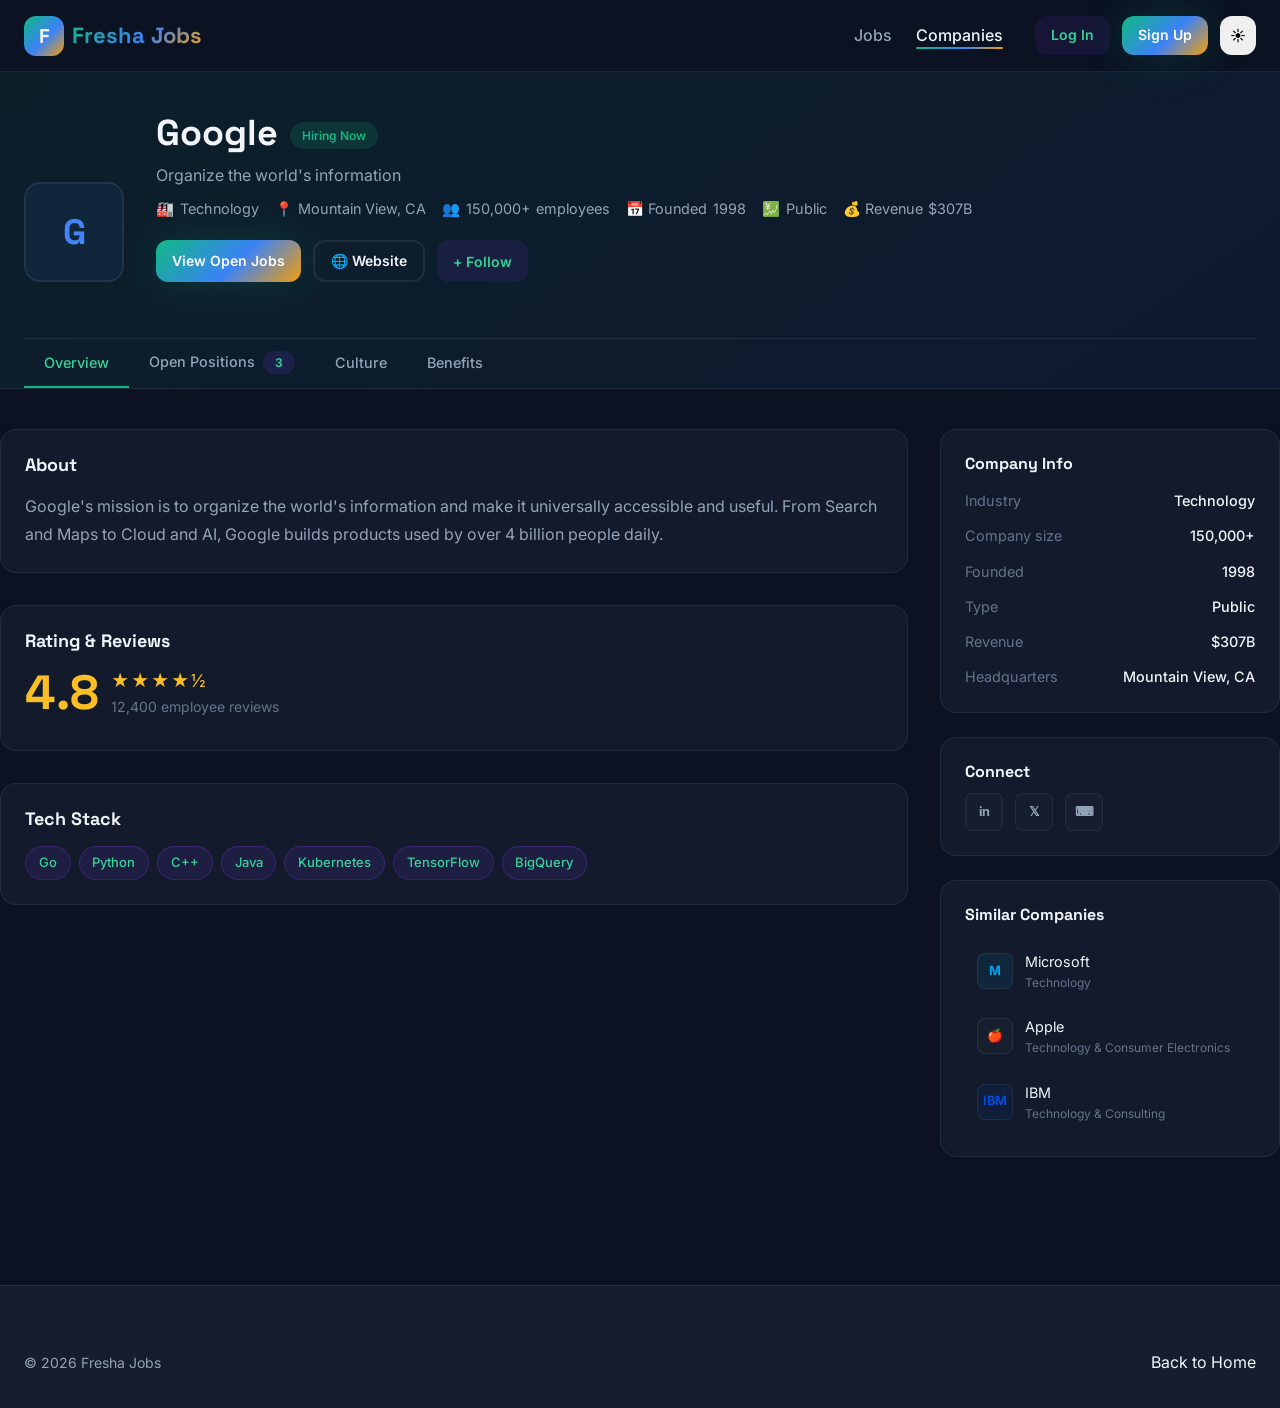
==== commit 491a4dda: "Describe your changes" ====
--- a/company.html
+++ b/company.html
@@ -1,9 +1,9 @@
-<!DOCTYPE html>
+﻿<!DOCTYPE html>
 <html lang="en" data-theme="dark">
 <head>
   <meta charset="UTF-8">
   <meta name="viewport" content="width=device-width, initial-scale=1.0">
-  <title>Company Profile | Niks Jobs</title>
+  <title>Company Profile | Fresha Jobs</title>
   <link href="https://fonts.googleapis.com/css2?family=Inter:wght@400;500;600;700&family=Space+Grotesk:wght@500;600;700&display=swap" rel="stylesheet">
   <link rel="stylesheet" href="css/variables.css">
   <link rel="stylesheet" href="css/base.css">
@@ -12,11 +12,95 @@
   <link rel="stylesheet" href="css/layout.css">
   <link rel="stylesheet" href="css/pages.css">
   <link rel="stylesheet" href="css/responsive.css">
+  <style>
+    .cp-hero {
+      padding-top: calc(var(--header-height) + 2.5rem);
+      padding-bottom: 0;
+      background: var(--gradient-card);
+      border-bottom: 1px solid var(--border);
+    }
+    .cp-hero-inner { display:flex; gap:2rem; align-items:flex-end; padding-bottom:2rem; }
+    .cp-logo-wrap {
+      width:100px; height:100px; border-radius:var(--radius-lg);
+      background:var(--bg-secondary); border:2px solid var(--border);
+      display:flex; align-items:center; justify-content:center;
+      overflow:hidden; flex-shrink:0;
+    }
+    .cp-logo-wrap img { width:100%; height:100%; object-fit:contain; padding:12px; }
+    .cp-logo-fallback { font-size:2.2rem; font-weight:700; font-family:var(--font-display); }
+    .cp-meta { flex:1; min-width:0; }
+    .cp-meta h1 { margin-bottom:0.25rem; font-size:clamp(1.5rem,3vw,2.25rem); }
+    .cp-meta-row { display:flex; flex-wrap:wrap; gap:1rem; font-size:0.9rem; color:var(--text-secondary); margin-top:0.5rem; }
+    .cp-meta-row span { display:flex; align-items:center; gap:0.35rem; }
+    .cp-tabs { display:flex; gap:0; border-top:1px solid var(--border); margin-top:1.5rem; }
+    .cp-tab {
+      padding:0.75rem 1.25rem; font-size:0.9rem; font-weight:500;
+      color:var(--text-secondary); cursor:pointer;
+      border-bottom:2px solid transparent; transition:all var(--transition-fast);
+      background:none; border-top:none; border-left:none; border-right:none;
+    }
+    .cp-tab:hover { color:var(--text-primary); }
+    .cp-tab.active { color:var(--primary-light); border-bottom-color:var(--primary); }
+    .cp-body { padding:2.5rem 0 4rem; }
+    .cp-grid { display:grid; grid-template-columns:1fr 340px; gap:2rem; align-items:start; }
+    .cp-section { margin-bottom:2rem; }
+    .cp-section h2 { font-size:1.125rem; margin-bottom:1rem; }
+    .cp-rating-bar { display:flex; align-items:center; gap:0.75rem; margin-bottom:0.5rem; }
+    .cp-rating-num { font-size:3rem; font-weight:700; font-family:var(--font-display); color:var(--accent-light); line-height:1; }
+    .cp-stars { color:var(--accent-light); font-size:1.1rem; letter-spacing:2px; }
+    .cp-reviews-count { font-size:0.875rem; color:var(--text-muted); }
+    .benefits-grid { display:grid; grid-template-columns:repeat(auto-fill,minmax(200px,1fr)); gap:0.75rem; }
+    .benefit-item {
+      display:flex; align-items:center; gap:0.6rem;
+      padding:0.65rem 0.9rem; background:var(--bg-secondary);
+      border:1px solid var(--border); border-radius:var(--radius-sm); font-size:0.875rem;
+    }
+    .benefit-item::before { content:'✓'; color:var(--primary-light); font-weight:700; flex-shrink:0; }
+    .tech-tags { display:flex; flex-wrap:wrap; gap:0.5rem; }
+    .tech-tag {
+      padding:0.35rem 0.8rem; background:rgba(124,58,237,0.12);
+      color:var(--primary-light); border:1px solid rgba(124,58,237,0.25);
+      border-radius:var(--radius-full); font-size:0.8125rem; font-weight:500;
+    }
+    .cp-info-list { display:flex; flex-direction:column; gap:0.75rem; font-size:0.9rem; list-style:none; padding:0; margin:0; }
+    .cp-info-list li { display:flex; justify-content:space-between; align-items:center; gap:1rem; }
+    .cp-info-list li span:first-child { color:var(--text-muted); flex-shrink:0; }
+    .cp-info-list li span:last-child { color:var(--text-primary); font-weight:500; text-align:right; }
+    .cp-social-links { display:flex; gap:0.75rem; }
+    .cp-social-link {
+      display:flex; align-items:center; justify-content:center;
+      width:38px; height:38px; border-radius:var(--radius-sm);
+      background:var(--bg-secondary); border:1px solid var(--border);
+      font-size:0.8rem; font-weight:700; transition:all var(--transition-fast);
+      text-decoration:none; color:var(--text-secondary);
+    }
+    .cp-social-link:hover { border-color:var(--primary); color:var(--primary-light); background:rgba(124,58,237,0.1); }
+    .cp-similar { display:flex; flex-direction:column; gap:0.25rem; }
+    .cp-similar-item {
+      display:flex; align-items:center; gap:0.75rem; padding:0.6rem 0.75rem;
+      border-radius:var(--radius-sm); transition:background var(--transition-fast);
+      text-decoration:none; color:var(--text-primary); font-size:0.9rem;
+    }
+    .cp-similar-item:hover { background:var(--bg-tertiary); }
+    .cp-similar-logo {
+      width:36px; height:36px; border-radius:var(--radius-sm);
+      background:var(--bg-secondary); border:1px solid var(--border);
+      display:flex; align-items:center; justify-content:center;
+      overflow:hidden; flex-shrink:0;
+    }
+    .cp-similar-logo img { width:100%; height:100%; object-fit:contain; padding:4px; }
+    .cp-similar-logo span { font-weight:700; font-size:0.8rem; }
+    .cp-similar-info small { display:block; color:var(--text-muted); font-size:0.75rem; }
+    @media (max-width:768px) {
+      .cp-grid { grid-template-columns:1fr; }
+      .cp-hero-inner { flex-direction:column; align-items:flex-start; }
+    }
+  </style>
 </head>
 <body data-page="company">
   <header class="header">
     <div class="header-inner">
-      <a href="index.html" class="logo"><div class="logo-icon">N</div><span>Niks Jobs</span></a>
+      <a href="index.html" class="logo"><div class="logo-icon">F</div><span>Fresha Jobs</span></a>
       <nav class="nav">
         <ul class="nav-links">
           <li><a href="jobs.html">Jobs</a></li>
@@ -30,80 +114,106 @@
     </div>
   </header>
 
-  <section class="company-hero">
-    <div class="container company-hero-content reveal">
-      <div class="avatar company-logo-large" id="company-logo">G</div>
+  <section class="cp-hero">
+    <div class="container">
+      <div class="cp-hero-inner reveal">
+        <div class="cp-logo-wrap" id="cp-logo-wrap">
+          <span class="cp-logo-fallback" id="cp-logo-fallback">G</span>
+        </div>
+        <div class="cp-meta">
+          <div style="display:flex;align-items:center;gap:0.75rem;flex-wrap:wrap">
+            <h1 id="cp-name">Google</h1>
+            <span id="cp-hiring-badge" class="badge badge-success" style="display:none">Hiring Now</span>
+          </div>
+          <p id="cp-tagline" style="color:var(--text-secondary);margin:0.25rem 0 0;font-size:1rem"></p>
+          <div class="cp-meta-row">
+            <span>🏭 <span id="cp-industry">Technology</span></span>
+            <span>📍 <span id="cp-location">Mountain View, CA</span></span>
+            <span>👥 <span id="cp-employees">150,000+</span> employees</span>
+            <span>📅 Founded <span id="cp-founded">1998</span></span>
+            <span>💹 <span id="cp-type">Public</span></span>
+            <span>💰 Revenue <span id="cp-revenue">$307B</span></span>
+          </div>
+          <div style="display:flex;gap:0.75rem;margin-top:1.25rem;flex-wrap:wrap">
+            <a href="jobs.html" class="btn btn-primary btn-sm" id="cp-jobs-btn">View Open Jobs</a>
+            <a href="#" class="btn btn-outline btn-sm" id="cp-website-link" target="_blank" rel="noopener">🌐 Website</a>
+            <button class="btn btn-ghost btn-sm" id="cp-follow-btn">+ Follow</button>
+          </div>
+        </div>
+      </div>
+      <nav class="cp-tabs" role="tablist">
+        <button class="cp-tab active" data-tab="overview" role="tab">Overview</button>
+        <button class="cp-tab" data-tab="jobs" role="tab">Open Positions <span id="cp-jobs-count" class="badge badge-sm" style="margin-left:4px"></span></button>
+        <button class="cp-tab" data-tab="culture" role="tab">Culture</button>
+        <button class="cp-tab" data-tab="benefits" role="tab">Benefits</button>
+      </nav>
+    </div>
+  </section>
+
+  <main class="container cp-body">
+    <div class="cp-grid">
       <div>
-        <h1 id="company-name">Google</h1>
-        <p id="company-industry" style="color:var(--primary-light);margin:0.25rem 0">Technology</p>
-        <div style="display:flex;gap:1.5rem;flex-wrap:wrap;margin-top:1rem;font-size:0.9375rem;color:var(--text-secondary)">
-          <span>👥 <span id="company-employees">150,000+</span> employees</span>
-          <span>📍 <span id="company-location">Mountain View, CA</span></span>
-          <span>🌐 <a href="#" style="color:var(--accent)">Website</a></span>
-        </div>
-        <div style="margin-top:1.5rem;display:flex;gap:0.75rem">
-          <a href="jobs.html" class="btn btn-primary">View Open Jobs</a>
-          <button class="btn btn-outline">Follow Company</button>
-        </div>
-      </div>
-    </div>
-  </section>
-
-  <main class="container" style="padding:3rem 1.5rem">
-    <div style="display:grid;grid-template-columns:2fr 1fr;gap:2rem">
-      <div>
-        <section class="card reveal" style="margin-bottom:2rem">
-          <h2 style="margin-bottom:1rem">About</h2>
-          <p id="company-about"></p>
-        </section>
-
-        <section class="reveal" style="margin-bottom:2rem">
-          <h2 style="margin-bottom:1rem">Company Culture</h2>
-          <div class="company-gallery">
-            <div class="gallery-item">Office Space</div>
-            <div class="gallery-item">Team Events</div>
-            <div class="gallery-item">Work Culture</div>
-            <div class="gallery-item">Benefits</div>
-          </div>
-        </section>
-
-        <section class="reveal">
-          <h2 style="margin-bottom:1.5rem">Open Positions</h2>
-          <div class="jobs-grid grid-view" id="company-jobs"></div>
-        </section>
+        <div class="cp-tab-panel" id="tab-overview">
+          <section class="card cp-section reveal">
+            <h2>About</h2>
+            <p id="cp-about" style="line-height:1.75;color:var(--text-secondary)"></p>
+          </section>
+          <section class="card cp-section reveal">
+            <h2>Rating &amp; Reviews</h2>
+            <div class="cp-rating-bar">
+              <span class="cp-rating-num" id="cp-rating">4.8</span>
+              <div>
+                <div class="cp-stars" id="cp-stars">★★★★★</div>
+                <div class="cp-reviews-count"><span id="cp-reviews">12,400</span> employee reviews</div>
+              </div>
+            </div>
+          </section>
+          <section class="card cp-section reveal">
+            <h2>Tech Stack</h2>
+            <div class="tech-tags" id="cp-tech-stack"></div>
+          </section>
+        </div>
+
+        <div class="cp-tab-panel" id="tab-jobs" style="display:none">
+          <section class="cp-section reveal">
+            <div class="jobs-grid grid-view" id="cp-jobs-list"></div>
+          </section>
+        </div>
+
+        <div class="cp-tab-panel" id="tab-culture" style="display:none">
+          <section class="card cp-section reveal">
+            <h2>Culture &amp; Values</h2>
+            <p id="cp-culture" style="line-height:1.75;color:var(--text-secondary)"></p>
+          </section>
+        </div>
+
+        <div class="cp-tab-panel" id="tab-benefits" style="display:none">
+          <section class="card cp-section reveal">
+            <h2>Benefits &amp; Perks</h2>
+            <div class="benefits-grid" id="cp-benefits"></div>
+          </section>
+        </div>
       </div>
 
       <aside>
         <div class="card reveal" style="margin-bottom:1.5rem">
-          <h3 style="margin-bottom:1rem">Quick Info</h3>
-          <ul style="display:flex;flex-direction:column;gap:0.75rem;font-size:0.9375rem">
-            <li><strong>Industry:</strong> <span id="company-industry-side">Technology</span></li>
-            <li><strong>Size:</strong> <span id="company-size">Enterprise</span></li>
-            <li><strong>Founded:</strong> 1998</li>
-            <li><strong>Headquarters:</strong> Mountain View, CA</li>
+          <h3 style="margin-bottom:1rem;font-size:1rem">Company Info</h3>
+          <ul class="cp-info-list">
+            <li><span>Industry</span><span id="si-industry">—</span></li>
+            <li><span>Company size</span><span id="si-size">—</span></li>
+            <li><span>Founded</span><span id="si-founded">—</span></li>
+            <li><span>Type</span><span id="si-type">—</span></li>
+            <li><span>Revenue</span><span id="si-revenue">—</span></li>
+            <li><span>Headquarters</span><span id="si-location">—</span></li>
           </ul>
         </div>
+        <div class="card reveal" style="margin-bottom:1.5rem">
+          <h3 style="margin-bottom:0.75rem;font-size:1rem">Connect</h3>
+          <div class="cp-social-links" id="cp-social-links"></div>
+        </div>
         <div class="card reveal">
-          <h3 style="margin-bottom:1rem">Connect</h3>
-          <div class="footer-social">
-            <a href="#">in</a>
-            <a href="#">𝕏</a>
-            <a href="#">f</a>
-          </div>
-        </div>
-        <div class="card reveal" style="margin-top:1.5rem">
-          <h3 style="margin-bottom:1rem">Featured Companies</h3>
-          <div style="display:flex;flex-direction:column;gap:0.75rem">
-            <a href="company.html?id=c2" style="display:flex;align-items:center;gap:0.75rem;padding:0.5rem;border-radius:var(--radius-sm);transition:background 0.2s" onmouseover="this.style.background='var(--bg-tertiary)'" onmouseout="this.style.background='transparent'">
-              <div class="avatar avatar-sm" style="background:#00A4EF20;color:#00A4EF">M</div> Microsoft
-            </a>
-            <a href="company.html?id=c3" style="display:flex;align-items:center;gap:0.75rem;padding:0.5rem" onmouseover="this.style.background='var(--bg-tertiary)'" onmouseout="this.style.background='transparent'">
-              <div class="avatar avatar-sm" style="background:#FF990020;color:#FF9900">A</div> Amazon
-            </a>
-            <a href="company.html?id=c4" style="display:flex;align-items:center;gap:0.75rem;padding:0.5rem" onmouseover="this.style.background='var(--bg-tertiary)'" onmouseout="this.style.background='transparent'">
-              <div class="avatar avatar-sm" style="background:#0668E120;color:#0668E1">F</div> Meta
-            </a>
-          </div>
+          <h3 style="margin-bottom:1rem;font-size:1rem">Similar Companies</h3>
+          <div class="cp-similar" id="cp-similar"></div>
         </div>
       </aside>
     </div>
@@ -112,7 +222,7 @@
   <footer class="footer">
     <div class="container">
       <div class="footer-bottom" style="border:none;padding:0">
-        <p>&copy; 2026 Niks Jobs</p>
+        <p>&copy; 2026 Fresha Jobs</p>
         <a href="index.html">Back to Home</a>
       </div>
     </div>
--- a/css/animations.css
+++ b/css/animations.css
@@ -60,6 +60,24 @@
   transform: translateY(0);
 }
 
+/* Home section grids: show content once JS renders (prevents invisible cards) */
+#categories-grid .reveal,
+#featured-companies .reveal,
+#locations-grid .reveal,
+#latest-jobs .reveal,
+#career-tips-grid .reveal,
+#testimonials-grid .reveal,
+#jobs-container .reveal {
+  opacity: 1;
+  transform: none;
+}
+
+#categories-grid:not(:empty),
+#featured-companies:not(:empty),
+#locations-grid:not(:empty) {
+  min-height: 120px;
+}
+
 .skeleton {
   background: linear-gradient(90deg, var(--bg-tertiary) 25%, var(--bg-secondary) 50%, var(--bg-tertiary) 75%);
   background-size: 200% 100%;
--- a/css/pages.css
+++ b/css/pages.css
@@ -175,29 +175,76 @@
 /* Categories */
 .categories-grid {
   display: grid;
-  grid-template-columns: repeat(auto-fill, minmax(160px, 1fr));
-  gap: 1rem;
+  grid-template-columns: repeat(auto-fill, minmax(220px, 1fr));
+  gap: 1.25rem;
 }
 
 .category-card {
-  text-align: center;
-  padding: 1.5rem 1rem;
+  text-align: left;
+  padding: 1.25rem;
   cursor: pointer;
+  position: relative;
+  min-height: 200px;
+  display: flex;
+  flex-direction: column;
+}
+
+.category-trending {
+  position: absolute;
+  top: 0.75rem;
+  right: 0.75rem;
+  font-size: 0.625rem;
+  font-weight: 700;
+  text-transform: uppercase;
+  letter-spacing: 0.04em;
+  padding: 0.2rem 0.5rem;
+  background: rgba(245, 158, 11, 0.2);
+  color: var(--accent-light);
+  border-radius: var(--radius-full);
 }
 
 .category-card .icon {
   font-size: 2rem;
+  margin-bottom: 0.5rem;
+}
+
+.category-card h3 {
+  font-size: 1.0625rem;
+  margin-bottom: 0.35rem;
+}
+
+.category-desc {
+  font-size: 0.8125rem;
+  color: var(--text-secondary);
   margin-bottom: 0.75rem;
-}
-
-.category-card h3 {
-  font-size: 1rem;
-  margin-bottom: 0.25rem;
-}
-
-.category-card span {
+  flex: 1;
+  line-height: 1.4;
+}
+
+.category-meta {
+  display: flex;
+  flex-wrap: wrap;
+  gap: 0.5rem;
+  align-items: center;
+  margin-bottom: 0.5rem;
+}
+
+.category-salary {
   font-size: 0.75rem;
+  color: var(--primary-light);
+  font-weight: 600;
+}
+
+.category-roles {
+  font-size: 0.6875rem;
   color: var(--text-muted);
+  margin-bottom: 0.35rem;
+}
+
+.category-growth {
+  font-size: 0.75rem;
+  color: var(--success);
+  font-weight: 600;
 }
 
 /* Companies */
@@ -205,9 +252,11 @@
   display: flex;
   gap: 1.5rem;
   overflow-x: auto;
-  padding: 0.5rem 0;
+  padding: 0.5rem 0 1rem;
   scroll-snap-type: x mandatory;
   -webkit-overflow-scrolling: touch;
+  min-height: 220px;
+  align-items: stretch;
 }
 
 .companies-scroll::-webkit-scrollbar { height: 6px; }
@@ -217,18 +266,76 @@
 }
 
 .company-card {
-  flex: 0 0 200px;
+  flex: 0 0 240px;
   scroll-snap-align: start;
-  text-align: center;
-  padding: 1.5rem;
-}
-
-.company-card .logo {
-  width: 64px;
-  height: 64px;
-  margin: 0 auto 1rem;
+  text-align: left;
+  padding: 1.25rem;
+  position: relative;
+}
+
+.company-card-rich .logo {
+  width: 56px;
+  height: 56px;
+  margin: 0 0 0.75rem;
   border-radius: var(--radius-md);
-  font-size: 1.5rem;
+  font-size: 1.25rem;
+}
+
+.company-hiring {
+  position: absolute;
+  top: 0.75rem;
+  right: 0.75rem;
+  font-size: 0.625rem;
+  font-weight: 700;
+  text-transform: uppercase;
+  padding: 0.2rem 0.5rem;
+  background: rgba(16, 185, 129, 0.2);
+  color: var(--primary-light);
+  border-radius: var(--radius-full);
+}
+
+.company-card h3 {
+  font-size: 1.0625rem;
+  margin-bottom: 0.25rem;
+}
+
+.company-tagline {
+  font-size: 0.75rem;
+  color: var(--text-secondary);
+  margin-bottom: 0.35rem;
+  line-height: 1.35;
+  display: -webkit-box;
+  -webkit-line-clamp: 2;
+  -webkit-box-orient: vertical;
+  overflow: hidden;
+}
+
+.company-industry {
+  font-size: 0.6875rem;
+  color: var(--text-muted);
+  text-transform: uppercase;
+  letter-spacing: 0.03em;
+}
+
+.company-stats {
+  display: flex;
+  align-items: center;
+  justify-content: space-between;
+  gap: 0.5rem;
+  margin-top: 0.75rem;
+  flex-wrap: wrap;
+}
+
+.company-rating {
+  font-size: 0.8125rem;
+  color: var(--accent-light);
+  font-weight: 600;
+}
+
+.company-reviews {
+  font-size: 0.6875rem;
+  color: var(--text-muted);
+  margin-top: 0.35rem;
 }
 
 /* Stats section */
@@ -569,14 +676,17 @@
 
 .locations-grid {
   display: grid;
-  grid-template-columns: repeat(auto-fill, minmax(180px, 1fr));
-  gap: 1rem;
+  grid-template-columns: repeat(auto-fill, minmax(240px, 1fr));
+  gap: 1.25rem;
 }
 
 .location-card {
-  text-align: center;
-  padding: 1.25rem 1rem;
+  text-align: left;
+  padding: 1.25rem;
   transition: all var(--transition-base);
+  display: flex;
+  flex-direction: column;
+  gap: 0.35rem;
 }
 
 .location-card:hover {
@@ -586,17 +696,48 @@
 .location-icon {
   font-size: 2rem;
   display: block;
-  margin-bottom: 0.5rem;
+  margin-bottom: 0.25rem;
 }
 
 .location-card h3 {
-  font-size: 1rem;
-  margin-bottom: 0.25rem;
-}
-
-.location-card p {
+  font-size: 1.125rem;
+  margin-bottom: 0;
+}
+
+.location-country {
   font-size: 0.8125rem;
-  margin-bottom: 0.75rem;
+  color: var(--text-muted);
+}
+
+.location-highlight {
+  font-size: 0.875rem;
+  color: var(--primary-light);
+  font-weight: 500;
+}
+
+.location-stats {
+  display: flex;
+  flex-wrap: wrap;
+  gap: 0.75rem 1rem;
+  margin-top: 0.5rem;
+  font-size: 0.8125rem;
+  color: var(--text-secondary);
+}
+
+.location-stats strong {
+  color: var(--text-primary);
+}
+
+.location-growth {
+  color: var(--success);
+  font-weight: 600;
+}
+
+.location-meta {
+  display: flex;
+  flex-wrap: wrap;
+  gap: 0.5rem;
+  margin-top: 0.5rem;
 }
 
 .career-tips-grid {
